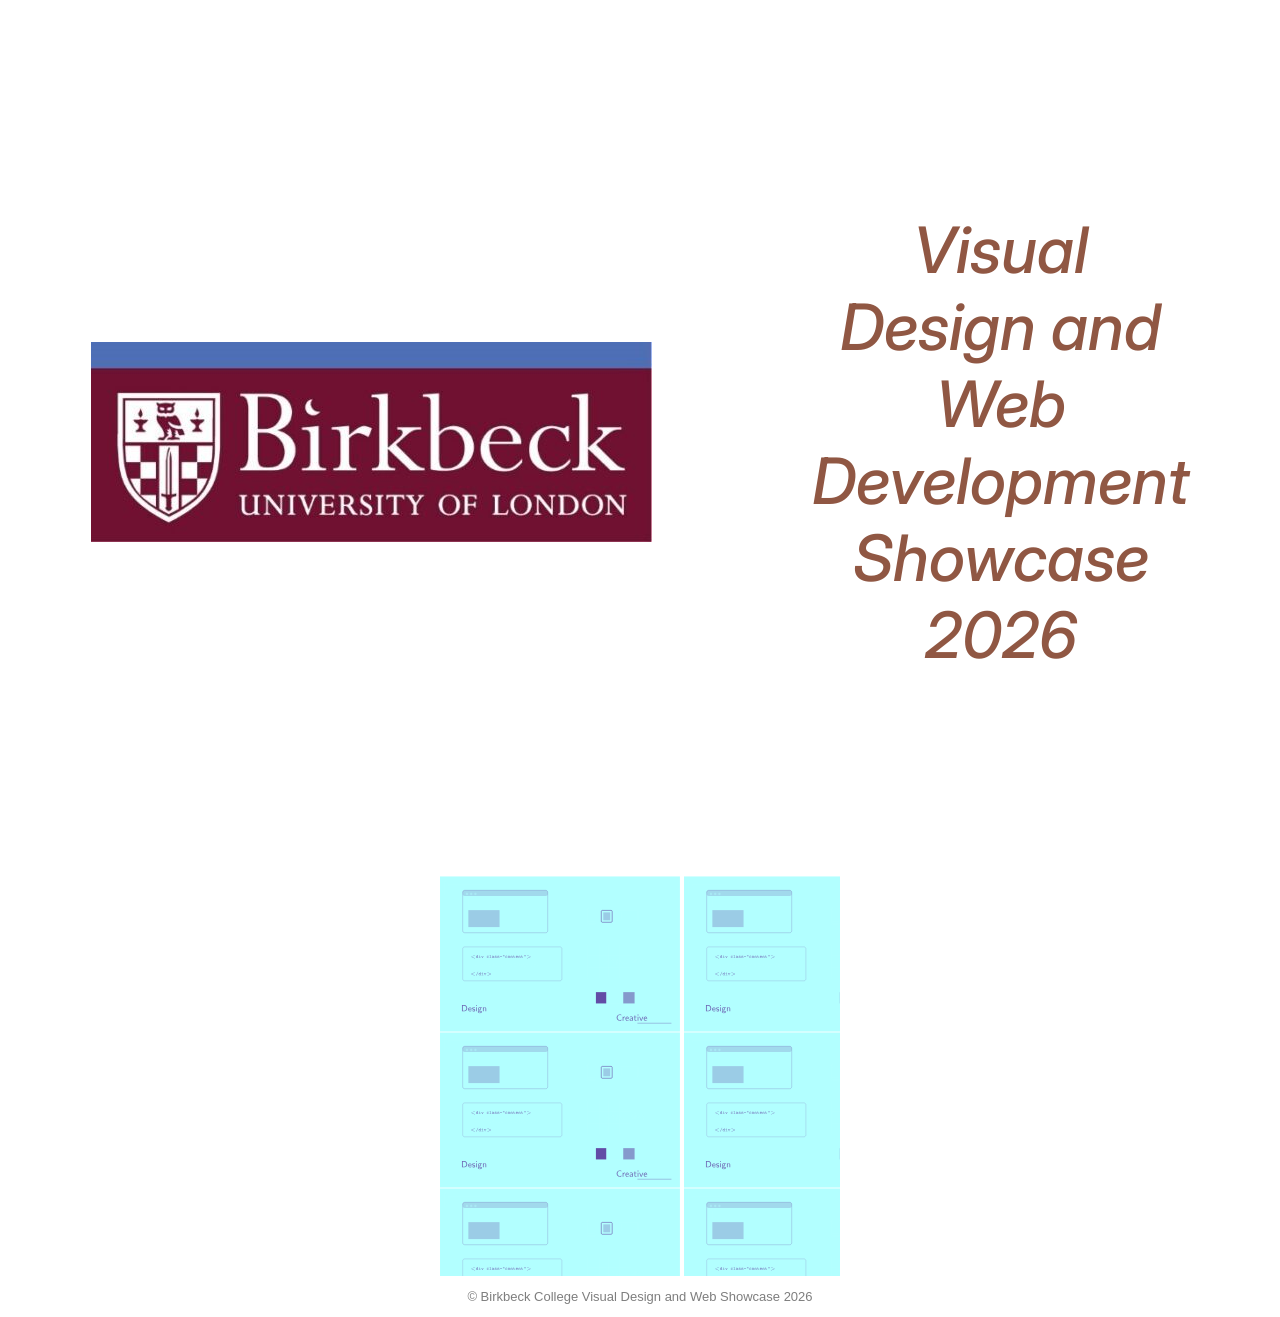
==== index.html @ d24333f8 "Add landing page and styles for Birkbeck College Visual Design and Web Showcase 2026 - Created index" ====
<!--
 **********************************************************************
 * File       : index.html
 * Description:
 *   This is the landing page of the Birkbeck College Visual Design and Web Showcase 2026.
 **********************************************************************
-->

<!DOCTYPE html>
<html lang="en">

<head>
    <meta charset="UTF-8">
    <meta name="description" content="Birkbeck College Visual Design and Web Showcase 2026">
    <meta name="keywords" content="HTML, CSS, JavaScript, MA Digital Media Design, Digital Media Design, Pg Cert Web Development, Web Development, Birkbeck College, Show, Showcase, Portfolio, Exhibition, Digital Showcase 2026">
    <meta name="author" content="Birkbeck College Digital Media Design">
    <meta name="viewport" content="width=device-width, initial-scale=1.0">
    <title>Birkbeck College Visual Design and Web Development Showcase 2026</title>
    <link rel="preconnect" href="https://fonts.googleapis.com">
    <link rel="preconnect" href="https://fonts.gstatic.com" crossorigin>
    <link href="https://fonts.googleapis.com/css2?family=Inter:ital,opsz,wght@0,14..32,100..900;1,14..32,100..900&display=swap" rel="stylesheet">
    <link rel="stylesheet" href="styles/index.css">
</head>

<body>
    <header class="showcase-header">
        <img src="images/BBK-logo.jpg" alt="Birkbeck College Logo" class="logo">
        <h1>Visual Design and Web Development Showcase 2026</h1>
    </header>
    <main>
        <div class="projects">
            <div id="edmundmulligan">
                <a href="students/edmundmulligan" class="item-link">
                    <div class="item-info">
                        <h2>Edmund Mulligan</h2>
                        <span>Web Witchcraft and Wizardry</span>
                    </div>
                </a>
            </div>
            <!--<div class="item item6">
                <a href="" class="item-link" style="text-decoration: none;">
                    <div class="item-info">
                        <h2>Student Name</h2>
                        <span>Project Title</span>
                    </div>
                </a>
            </div>-->
        </div>
    </main>
    <footer>
        <p>&copy; Birkbeck College Visual Design and Web Showcase 2026</p>
    </footer>
</body>

</html>
---- styles/index.css ----
/*
 *********************************************************************************************************************
 * File       : index.css
 * Description:
 *   This is the main style sheet for the Birkbeck College Visual Design and Web Showcase 2026.
 *********************************************************************************************************************
 */

/* Home page styles */

.showcase-header {
	display: grid;
	grid-template-columns: auto 1fr;
	align-items: center;
	justify-content: center;
	gap: 10rem;
	padding: 10rem;
}

.showcase-header img {
	width: auto;
	height: auto;
}

.showcase-header h1 {
	font-family: "Inter", "Arial Narrow Bold", sans-serif;
	font-size: clamp(2rem, 3vw + 2rem, 4rem);
	font-style: italic;
	font-weight: 500;
	color: #905743;
	text-align: center;
}


footer p {
	font-family: Arial, Helvetica, sans-serif;
	font-size: small;
	color: #7e7e7e;
	text-align: center;
}

/* Showcase flexbox layout */
.projects {
	display: flex;
	flex-direction: row;
	flex-wrap: wrap;
	justify-content: center;
	gap: 5rem;
	width: 100%;
	margin: 0 auto;
}

a.link-class {
	display: inline-block;
	width: 100%;
	height: 100%;
}

#edmundmulligan {
	background-image: url("../images/edmundmulligan.svg");

}


.projects .item {
	background-size: cover;
	background-position: center center;
	min-height: 400px;
	min-width: 400px;
}

.item-info {
	background: rgb(224, 146, 255);
	opacity: 0%;
	display: flex;
	flex-direction: column;
	flex-wrap: wrap;
	justify-content: center;
	align-items: center;
	min-width: 400px;
	min-height: 400px;
	transition: opacity 1s ease;
}

.item-info:hover {
	opacity: 68%;
}

.item-info h2 {
	font-family: Arial, Helvetica, sans-serif;
	font-weight: 550;
	color: #ffffff;
}

.item-info span {
	color: #ffffff;
	font-family: "Inter", "Arial Narrow Bold", sans-serif;
	font-style: italic;
	font-weight: 500;
	font-size: 1.25em;
	padding-top: 5px;
}

/* Media queries */
@media screen and (max-width: 900px) {
	main h1 {
		font-size: 3.5em;
	}
	.projects .item {
		min-width: 90%;
		min-height: 500px;
	}
	.item-info {
		min-width: 90%;
		min-height: 500px;
	}
}

@media screen and (max-width: 600px) {
	main h1 {
		font-size: 2.5em;
	}
	.projects .item {
		min-width: 90%;
		min-height: 400px;
	}
	.item-info {
		min-width: 90%;
		min-height: 400px;
	}
}

@media screen and (max-width: 440px) {
	main h1 {
		font-size: 2em;
		line-height: 120%;
	}
}
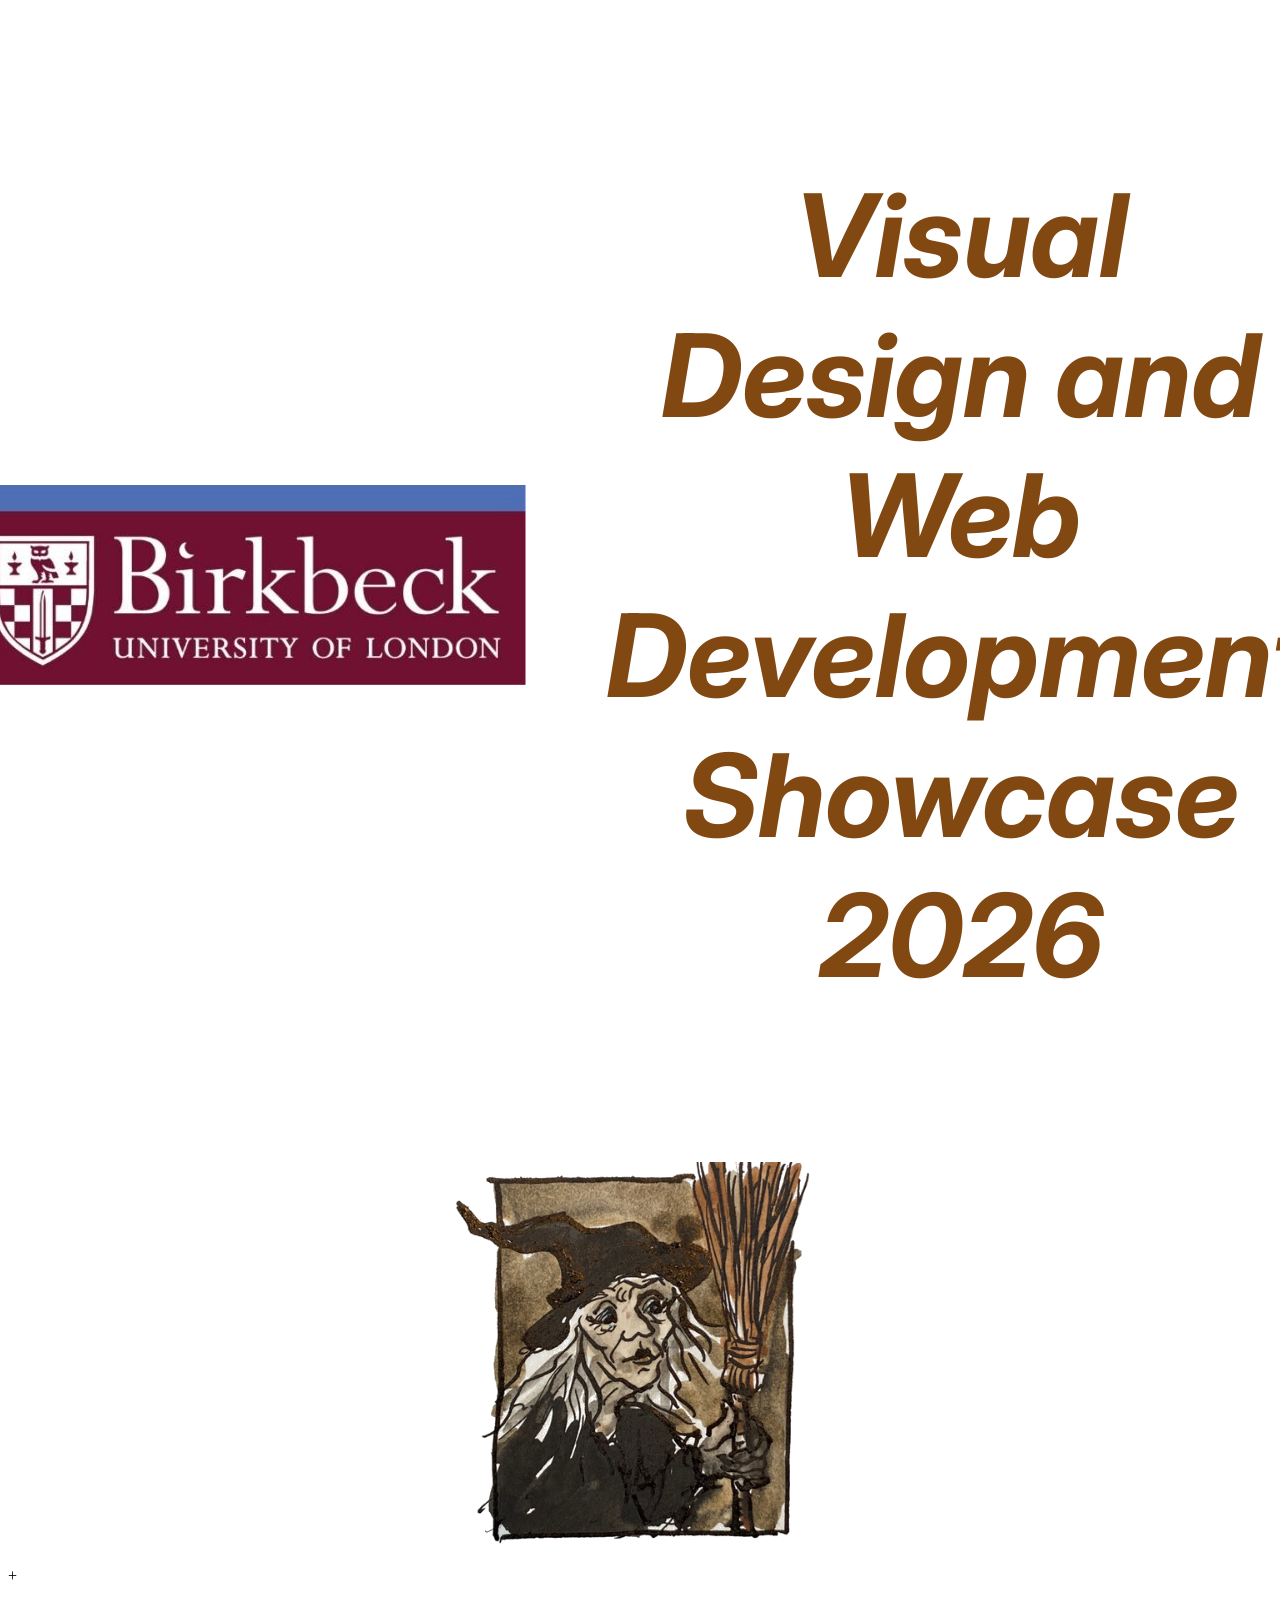
==== commit d525dd58: "Refactor code structure for improved readability and maintainability" ====
--- a/index.html
+++ b/index.html
@@ -27,27 +27,30 @@
         <img src="images/BBK-logo.jpg" alt="Birkbeck College Logo" class="logo">
         <h1>Visual Design and Web Development Showcase 2026</h1>
     </header>
-    <main>
-        <div class="projects">
-            <div id="edmundmulligan">
-                <a href="students/edmundmulligan" class="item-link">
-                    <div class="item-info">
-                        <h2>Edmund Mulligan</h2>
-                        <span>Web Witchcraft and Wizardry</span>
-                    </div>
-                </a>
-            </div>
-            <!--<div class="item item6">
-                <a href="" class="item-link" style="text-decoration: none;">
-                    <div class="item-info">
-                        <h2>Student Name</h2>
-                        <span>Project Title</span>
-                    </div>
-                </a>
-            </div>-->
+
+    <main class="showcase-main">
+        <div id="edmundmulligan">
+            <a href="students/edmundmulligan" class="item-link">
+                <div class="item-info">
+                    <h2>Edmund Mulligan</h2>
+                    <span>Web Witchcraft and Wizardry</span>
+                </div>
+            </a>
         </div>
-    </main>
-    <footer>
+        <!--
+        <div id="student-id">
+            <a href="students/student-id" class="item-link">
+                <div class="item-info">
+                    <h2>Student Name</h2>
+                    <span>Project Title</span>
+                </div>
+            </a>
+        </div>
+        -->
+
+    </main>+
+
+    <footer class="showcase-footer">
         <p>&copy; Birkbeck College Visual Design and Web Showcase 2026</p>
     </footer>
 </body>
--- a/styles/index.css
+++ b/styles/index.css
@@ -8,13 +8,25 @@
 
 /* Home page styles */
 
+:root {
+  --view-transition-duration: 0.5s;
+  --view-transition-timing-function: ease-in-out;
+  --colour-bbk-brown: #814812;
+}
+
 .showcase-header {
 	display: grid;
 	grid-template-columns: auto 1fr;
 	align-items: center;
 	justify-content: center;
-	gap: 10rem;
-	padding: 10rem;
+	gap: 5rem;
+	padding: 5rem;
+	font-family: "Inter", "Arial Narrow Bold", sans-serif;
+	font-size: clamp(1rem, 2vw + 2rem, 4rem);
+	font-style: italic;
+	font-weight: 500;
+	color: var(--colour-bbk-brown);
+	text-align: center;
 }
 
 .showcase-header img {
@@ -22,25 +34,14 @@
 	height: auto;
 }
 
-.showcase-header h1 {
-	font-family: "Inter", "Arial Narrow Bold", sans-serif;
-	font-size: clamp(2rem, 3vw + 2rem, 4rem);
-	font-style: italic;
-	font-weight: 500;
-	color: #905743;
+.showcase-footer {
+	font-family: Arial, Helvetica, sans-serif;
+	font-size: small;
+	color: var(--colour-bbk-brown);
 	text-align: center;
 }
 
-
-footer p {
-	font-family: Arial, Helvetica, sans-serif;
-	font-size: small;
-	color: #7e7e7e;
-	text-align: center;
-}
-
-/* Showcase flexbox layout */
-.projects {
+.showcase-main {
 	display: flex;
 	flex-direction: row;
 	flex-wrap: wrap;
@@ -48,6 +49,10 @@
 	gap: 5rem;
 	width: 100%;
 	margin: 0 auto;
+	text-decoration: none;
+	font-family: Arial, Helvetica, sans-serif;
+	font-weight: 550;
+	color: contrast(var(--colour-bbk-brown), black);
 }
 
 a.link-class {
@@ -57,8 +62,9 @@
 }
 
 #edmundmulligan {
-	background-image: url("../images/edmundmulligan.svg");
-
+	background-image: url("../images/edmundmulligan.png");
+	background-size: cover;
+	background-position: center center;
 }
 
 
@@ -70,30 +76,17 @@
 }
 
 .item-info {
-	background: rgb(224, 146, 255);
+	background: var(--colour-bbk-brown);
+	color: contrast(var(--colour-bbk-brown), white);
 	opacity: 0%;
-	display: flex;
-	flex-direction: column;
-	flex-wrap: wrap;
+	display: grid;
+	grid-template-columns: 1fr;
+	grid-template-rows: 1fr;
 	justify-content: center;
 	align-items: center;
-	min-width: 400px;
-	min-height: 400px;
-	transition: opacity 1s ease;
-}
-
-.item-info:hover {
-	opacity: 68%;
-}
-
-.item-info h2 {
-	font-family: Arial, Helvetica, sans-serif;
-	font-weight: 550;
-	color: #ffffff;
-}
-
-.item-info span {
-	color: #ffffff;
+	min-width: 25rem;
+	min-height: 25rem;
+	transition: opacity var(--view-transition-duration) var(--view-transition-timing-function);
 	font-family: "Inter", "Arial Narrow Bold", sans-serif;
 	font-style: italic;
 	font-weight: 500;
@@ -101,38 +94,6 @@
 	padding-top: 5px;
 }
 
-/* Media queries */
-@media screen and (max-width: 900px) {
-	main h1 {
-		font-size: 3.5em;
-	}
-	.projects .item {
-		min-width: 90%;
-		min-height: 500px;
-	}
-	.item-info {
-		min-width: 90%;
-		min-height: 500px;
-	}
+.item-info:hover {
+	opacity: 68%;
 }
-
-@media screen and (max-width: 600px) {
-	main h1 {
-		font-size: 2.5em;
-	}
-	.projects .item {
-		min-width: 90%;
-		min-height: 400px;
-	}
-	.item-info {
-		min-width: 90%;
-		min-height: 400px;
-	}
-}
-
-@media screen and (max-width: 440px) {
-	main h1 {
-		font-size: 2em;
-		line-height: 120%;
-	}
-}
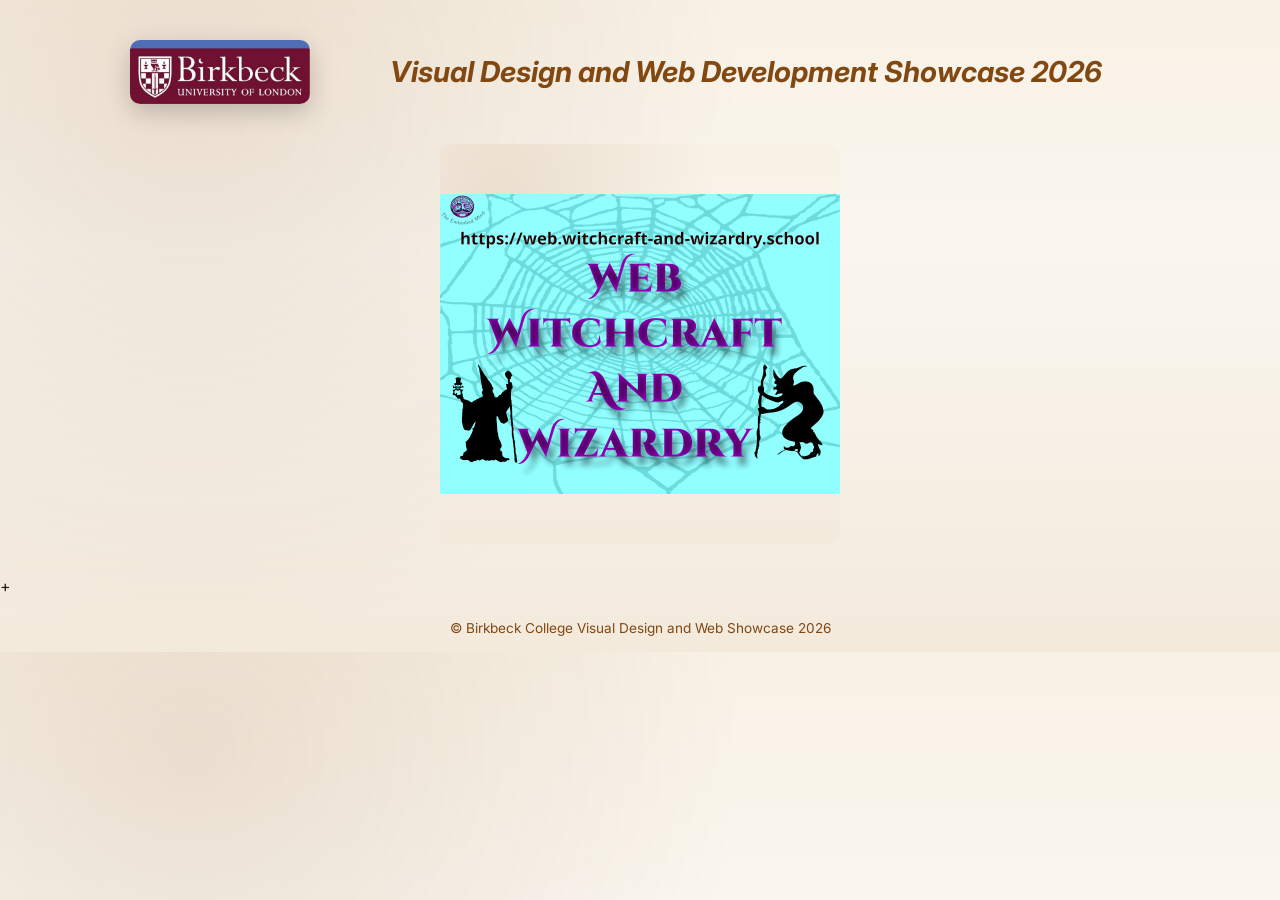
==== commit 0a39a78e: "Refactor styles: consolidate CSS files and update links for improved organization" ====
--- a/index.html
+++ b/index.html
@@ -19,7 +19,7 @@
     <link rel="preconnect" href="https://fonts.googleapis.com">
     <link rel="preconnect" href="https://fonts.gstatic.com" crossorigin>
     <link href="https://fonts.googleapis.com/css2?family=Inter:ital,opsz,wght@0,14..32,100..900;1,14..32,100..900&display=swap" rel="stylesheet">
-    <link rel="stylesheet" href="styles/index.css">
+    <link rel="stylesheet" href="styles/main.css">
 </head>
 
 <body>
@@ -33,7 +33,7 @@
             <a href="students/edmundmulligan" class="item-link">
                 <div class="item-info">
                     <h2>Edmund Mulligan</h2>
-                    <span>Web Witchcraft and Wizardry</span>
+                    <p>Web Witchcraft and Wizardry</p>
                 </div>
             </a>
         </div>
--- a/styles/main.css
+++ b/styles/main.css
@@ -0,0 +1,249 @@
+/*
+ *********************************************************************************************************************
+ * File       : main.css
+ * Description:
+ *   This is the main style sheet for the Birkbeck College Visual Design and Web Showcase 2026.
+ *********************************************************************************************************************
+ */
+
+/* Home page styles */
+
+:root {
+  	--view-transition-duration: 0.5s;
+  	--view-transition-timing-function: ease-in-out;
+  	--colour-bbk-brown: #814812;
+	--colour-bbk-brown-soft: rgba(129, 72, 18, 0.12);
+	--colour-bbk-brown-transparent: rgba(129, 72, 18, 0);
+  	--colour-paper: #faf6ef;
+	--colour-paper-top: #f8f1e5;
+  	--colour-paper-deep: #f3eadc;
+  	--colour-ink: #2b1a10;
+  	--colour-panel: #fffdf8;
+	--colour-panel-highlight: #fff8ed;
+  	--colour-border: #d5c1a9;
+	--colour-white: #ffffff;
+	--colour-shadow-soft: rgba(0, 0, 0, 0.08);
+	--colour-shadow-strong: rgba(0, 0, 0, 0.2);
+	--colour-title-highlight: rgba(255, 255, 255, 0.7);
+	--colour-accent-strong: #5f340d;
+	--colour-accent-hover: #3f2408;
+}
+
+* {
+  	box-sizing: border-box;
+}
+
+body {
+  	margin: 0;
+  	background:
+		radial-gradient(circle at 15% 15%, var(--colour-bbk-brown-soft) 0%, var(--colour-bbk-brown-transparent) 45%),
+		linear-gradient(180deg, var(--colour-paper-top) 0%, var(--colour-paper) 38%, var(--colour-paper-deep) 100%);
+  	color: var(--colour-ink);
+  	font-family: "Inter", "Arial Narrow Bold", Arial, Helvetica, sans-serif;
+}
+
+.showcase-header {
+	display: grid;
+	grid-template-columns: auto 1fr;
+	align-items: center;
+	justify-content: center;
+	gap: 2rem;
+	padding: clamp(1rem, 2.8vw + 0.25rem, 3rem);
+	margin: 0 auto;
+	max-width: 68.75rem;
+	font-family: "Inter", "Arial Narrow Bold", sans-serif;
+	font-size: clamp(1rem, 1.6vw + 1.4rem, 3rem);
+	font-style: italic;
+	font-weight: 500;
+	color: var(--colour-bbk-brown);
+	text-align: center;
+	row-gap: 0.1rem;
+
+	img {
+		width: clamp(6.875rem, 17.5vw + 0.3125rem, 11.25rem);
+		height: auto;
+		border-radius: 0.625rem;
+		box-shadow: 0 0.5rem 1.5rem var(--colour-shadow-strong);
+	}
+
+	h1 {
+		margin: 0;
+		font-size: clamp(1.15rem, 1vw + 1rem, 1.85rem);
+		line-height: 1.1;
+		white-space: nowrap;
+	}
+
+	.showcase-subtitle {
+      	margin: 0;
+      	font-size: clamp(0.95rem, 0.45vw + 0.85rem, 1.2rem);
+      	font-weight: 600;
+      	letter-spacing: 0.04em;
+      	color: var(--colour-accent-strong);
+      	text-transform: uppercase;
+      	grid-column: 2;
+      	justify-self: center;
+      	align-self: start;
+    }
+}
+
+.showcase-footer {
+	margin: 1.5rem 0 1rem;
+	font-family: "Inter", Arial, Helvetica, sans-serif;
+	font-size: 0.85rem;
+	color: var(--colour-bbk-brown);
+	text-align: center;
+}
+
+.showcase-main {
+	display: grid;
+	grid-template-columns: repeat(auto-fit, minmax(17.5rem, 25rem));
+	justify-content: center;
+	align-items: start;
+	gap: clamp(1rem, 2.25vw + 0.15625rem, 2rem);
+	width: 100%;
+	max-width: 75rem;
+	margin: 0 auto;
+	padding: 0 1rem 2rem;
+	text-decoration: none;
+	font-family: "Inter", Arial, Helvetica, sans-serif;
+	font-weight: 550;
+	color: var(--colour-ink);
+}
+
+.project-image {
+	margin: 0;
+
+	img {
+		display: block;
+		width: 100%;
+		height: auto;
+		border-radius: 0;
+	}
+}
+
+.project-description,
+.project-links {
+	background: var(--colour-panel);
+	border: 0.0625rem solid var(--colour-border);
+	border-radius: 0.75rem;
+	padding: clamp(1rem, 1.75vw + 0.15625rem, 1.5rem);
+	box-shadow: 0 0.75rem 1.5625rem var(--colour-shadow-soft);
+
+	h2 {
+		margin-top: 0;
+		color: var(--colour-accent-strong);
+	}
+
+	p,
+	li {
+		line-height: 1.6;
+	}
+}
+
+.project-links-grid {
+	display: grid;
+	grid-template-columns: 1fr;
+	gap: 1rem;
+	width: 100%;
+	margin-bottom: 1.25rem;
+}
+
+.project-link-card {
+	width: 100%;
+	background: var(--colour-panel-highlight);
+	border: 0.0625rem solid var(--colour-border);
+	border-radius: 0.625rem;
+	padding: 0.85rem;
+
+	h3 {
+		margin: 0 0 0.5rem;
+		font-size: 1rem;
+		color: var(--colour-accent-strong);
+	}
+
+	p {
+		margin: 0;
+	}
+
+	p + p {
+		margin-top: 0.5rem;
+	}
+}
+
+a.link-class {
+	color: var(--colour-accent-strong);
+	text-decoration-thickness: 0.125rem;
+	text-underline-offset: 0.125rem;
+	word-break: break-word;
+
+	&:hover,
+	&:focus-visible {
+		color: var(--colour-accent-hover);
+	}
+}
+
+#edmundmulligan {
+	background-image:
+		url("../images/edmundmulligan.png"),
+		radial-gradient(circle at 15% 15%, var(--colour-bbk-brown-soft) 0%, var(--colour-bbk-brown-transparent) 45%),
+		linear-gradient(180deg, var(--colour-paper-top) 0%, var(--colour-paper) 38%, var(--colour-paper-deep) 100%);
+	background-size: contain, auto, auto;
+	background-repeat: no-repeat, no-repeat, no-repeat;
+	background-position: center center, center center, center center;
+	background-color: var(--colour-paper);
+	border: none;
+	box-shadow: none;
+}
+
+
+.projects .item {
+	background-size: cover;
+	background-position: center center;
+	min-height: 25rem;
+	min-width: 25rem;
+}
+
+.showcase-main > div {
+	overflow: hidden;
+	border: 0.0625rem solid var(--colour-border);
+	border-radius: 0.75rem;
+	box-shadow: 0 0.75rem 1.5625rem var(--colour-shadow-soft);
+	background: var(--colour-panel);
+}
+
+.item-info {
+	background: var(--colour-bbk-brown);
+	color: var(--colour-white);
+	opacity: 0%;
+	display: flex;
+	flex-direction: column;
+	justify-content: center;
+	align-items: center;
+	min-width: 25rem;
+	min-height: 25rem;
+	transition: opacity var(--view-transition-duration) var(--view-transition-timing-function);
+	font-family: "Inter", "Arial Narrow Bold", sans-serif;
+	font-style: italic;
+	font-weight: 500;
+	font-size: 1.25em;
+	padding: 1rem;
+
+	&:hover {
+		opacity: 80%;
+	}
+}
+
+@media (max-width: 56.25rem) {
+	.showcase-header {
+		grid-template-columns: 1fr;
+		text-align: center;
+
+		h1 {
+			white-space: normal;
+		}
+
+		img {
+			margin: 0 auto;
+		}
+	}
+}
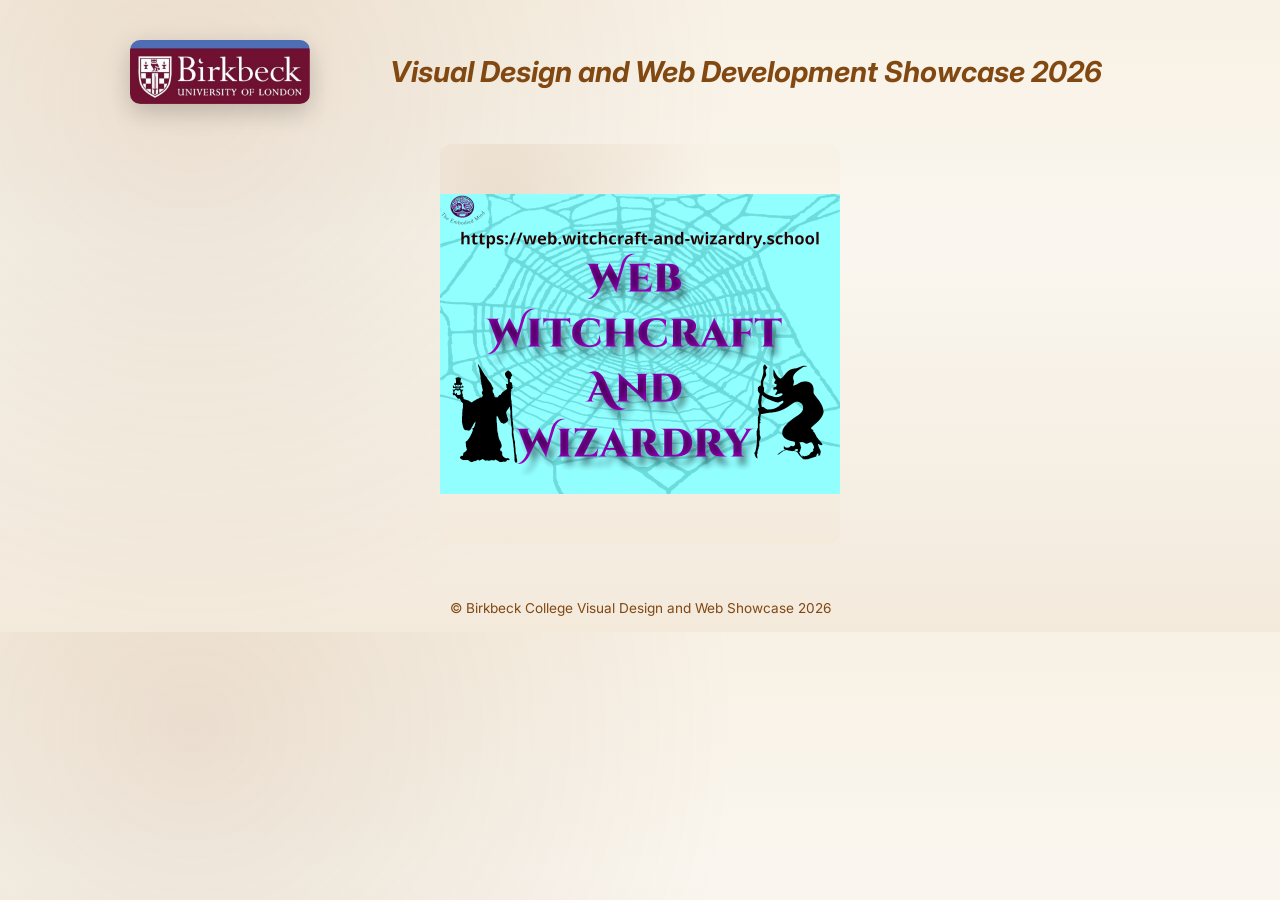
==== commit 0bf9b1e5: "Update project link card styles for responsive design" ====
--- a/index.html
+++ b/index.html
@@ -48,7 +48,7 @@
         </div>
         -->
 
-    </main>+
+    </main>
 
     <footer class="showcase-footer">
         <p>&copy; Birkbeck College Visual Design and Web Showcase 2026</p>
--- a/styles/main.css
+++ b/styles/main.css
@@ -200,11 +200,12 @@
 	background-size: cover;
 	background-position: center center;
 	min-height: 25rem;
-	min-width: 25rem;
+	min-width: min(25rem, 100%);
 }
 
 .showcase-main > div {
 	overflow: hidden;
+	min-width: 0;
 	border: 0.0625rem solid var(--colour-border);
 	border-radius: 0.75rem;
 	box-shadow: 0 0.75rem 1.5625rem var(--colour-shadow-soft);
@@ -219,7 +220,8 @@
 	flex-direction: column;
 	justify-content: center;
 	align-items: center;
-	min-width: 25rem;
+	width: 100%;
+	min-width: min(25rem, 100%);
 	min-height: 25rem;
 	transition: opacity var(--view-transition-duration) var(--view-transition-timing-function);
 	font-family: "Inter", "Arial Narrow Bold", sans-serif;
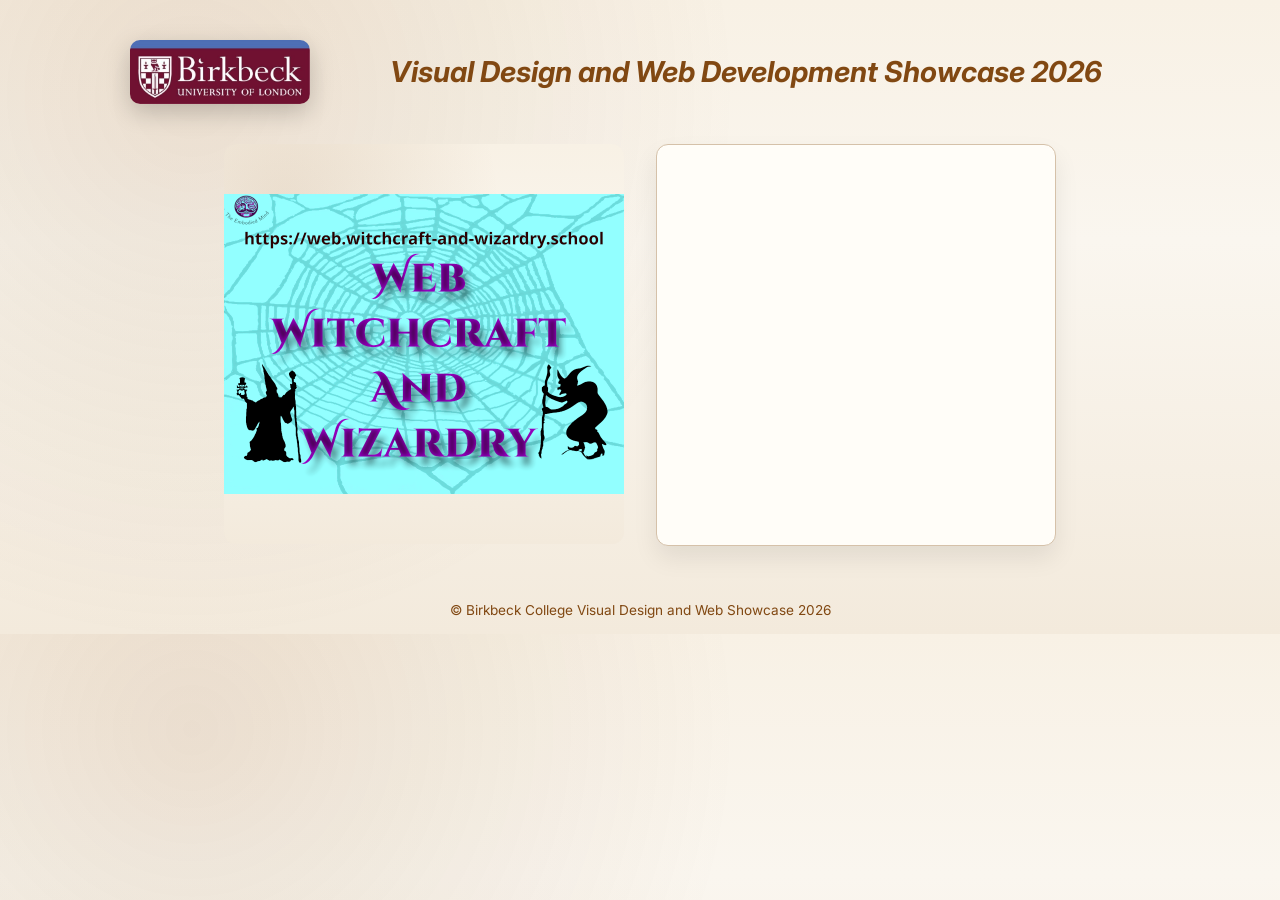
==== commit 54237dcf: "prince: add web project" ====
--- a/index.html
+++ b/index.html
@@ -37,6 +37,14 @@
                 </div>
             </a>
         </div>
+        <div id="prince">
+            <a href="students/prince" class="item-link">
+                <div class="item-info">
+                    <h2>Prince</h2>
+                    <span>City Snapshot</span>
+                </div>
+            </a>
+        </div>
         <!--
         <div id="student-id">
             <a href="students/student-id" class="item-link">
--- a/styles/main.css
+++ b/styles/main.css
@@ -248,4 +248,9 @@
 			margin: 0 auto;
 		}
 	}
-}
+
+	.projects .item,
+	.item-info {
+		min-height: 20rem;
+	}
+}
